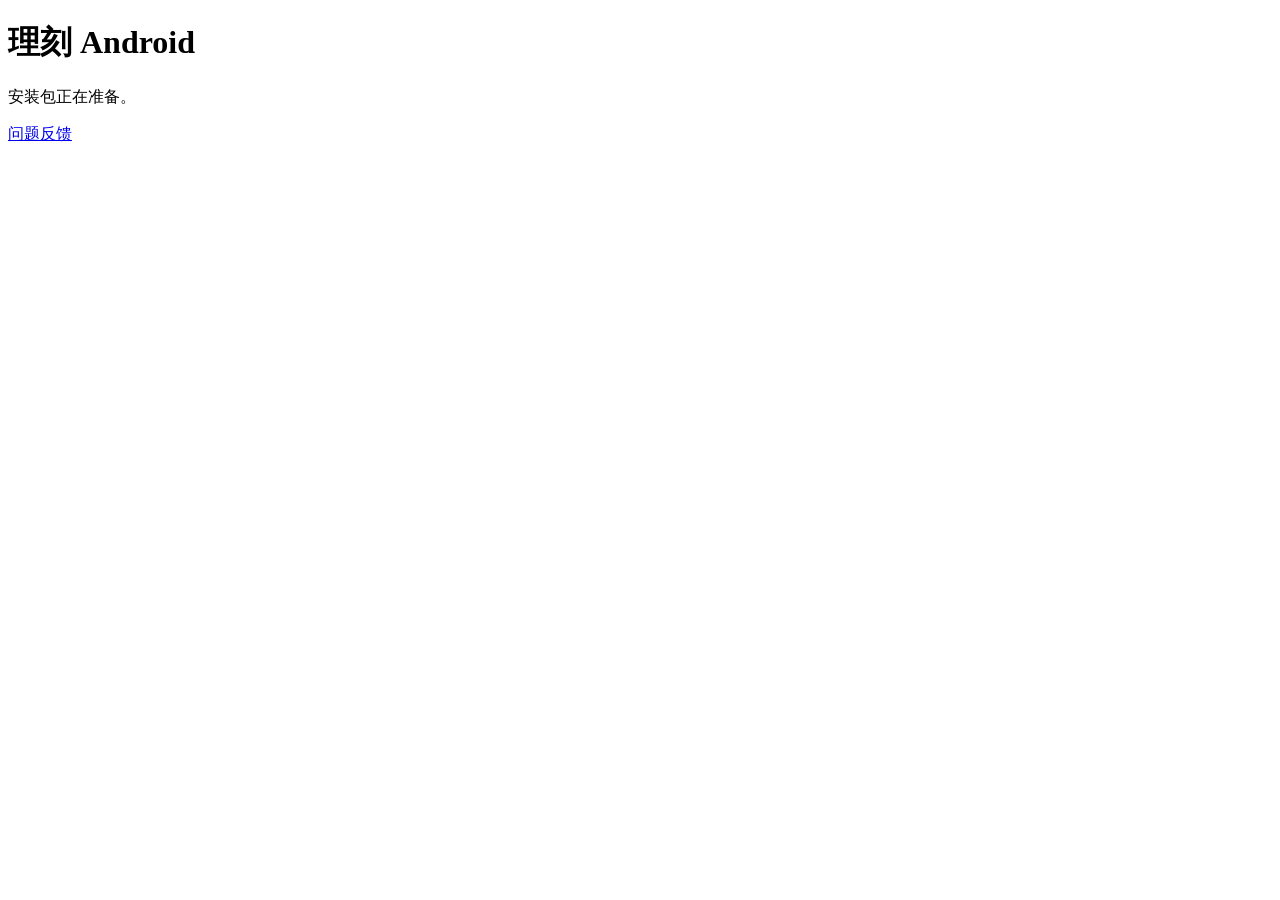
==== index.html @ d0d76191 "Initialize 理刻 distribution and feedback" ====
<!doctype html>
<html lang="zh-CN"><meta charset="utf-8"><meta name="viewport" content="width=device-width,initial-scale=1">
<title>理刻 Android</title>
<body><main><h1>理刻 Android</h1><p>安装包正在准备。</p><p><a href="https://github.com/Cao150702/like-downloads/issues/new/choose">问题反馈</a></p></main></body></html>
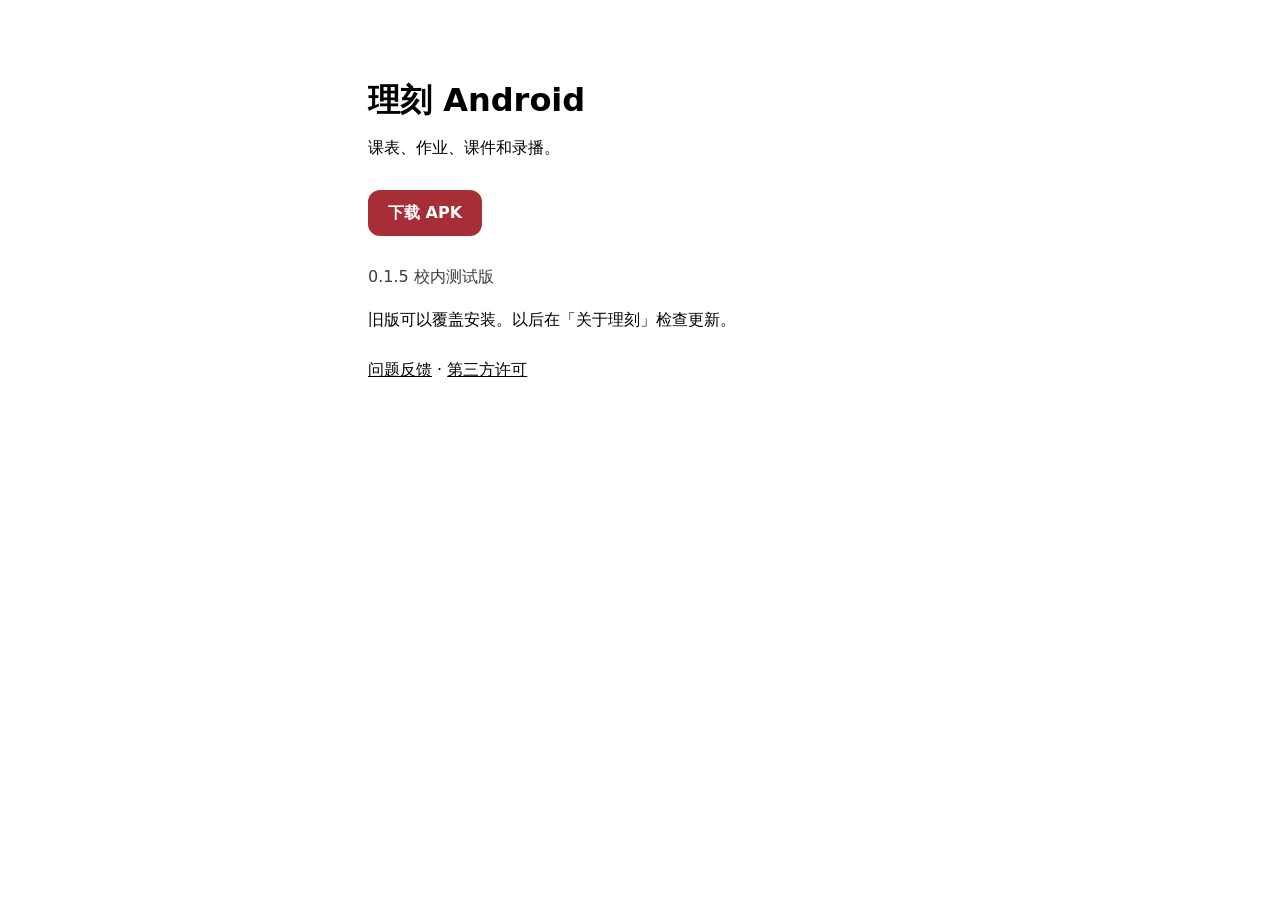
==== commit 286c5598: "Open the 理刻 Android download page" ====
--- a/index.html
+++ b/index.html
@@ -1,4 +1,32 @@
 <!doctype html>
-<html lang="zh-CN"><meta charset="utf-8"><meta name="viewport" content="width=device-width,initial-scale=1">
-<title>理刻 Android</title>
-<body><main><h1>理刻 Android</h1><p>安装包正在准备。</p><p><a href="https://github.com/Cao150702/like-downloads/issues/new/choose">问题反馈</a></p></main></body></html>
+<html lang="zh-CN">
+<head>
+  <meta charset="utf-8">
+  <meta name="viewport" content="width=device-width,initial-scale=1">
+  <title>下载理刻 Android</title>
+  <style>
+    :root { color-scheme: light dark; font-family: system-ui, sans-serif; }
+    body { margin: 0; line-height: 1.65; }
+    main { max-width: 34rem; margin: 9vh auto; padding: 0 24px; }
+    h1 { margin: 0 0 12px; font-size: 2rem; line-height: 1.2; }
+    .download { display: inline-block; margin: 12px 0; padding: 10px 20px; border-radius: 12px;
+      color: #fff; background: #a72d36; text-decoration: none; font-weight: 600; }
+    .details { opacity: .76; }
+    footer { margin-top: 24px; }
+    footer a { color: inherit; }
+  </style>
+</head>
+<body>
+  <main>
+    <h1>理刻 Android</h1>
+    <p>课表、作业、课件和录播。</p>
+    <a class="download" href="./android/like-android-6.apk" download>下载 APK</a>
+    <p class="details">0.1.5 校内测试版</p>
+    <p>旧版可以覆盖安装。以后在「关于理刻」检查更新。</p>
+    <footer>
+      <a href="https://github.com/Cao150702/like-downloads/issues/new/choose">问题反馈</a>
+      · <a href="./NextChat-LICENSE.txt">第三方许可</a>
+    </footer>
+  </main>
+</body>
+</html>
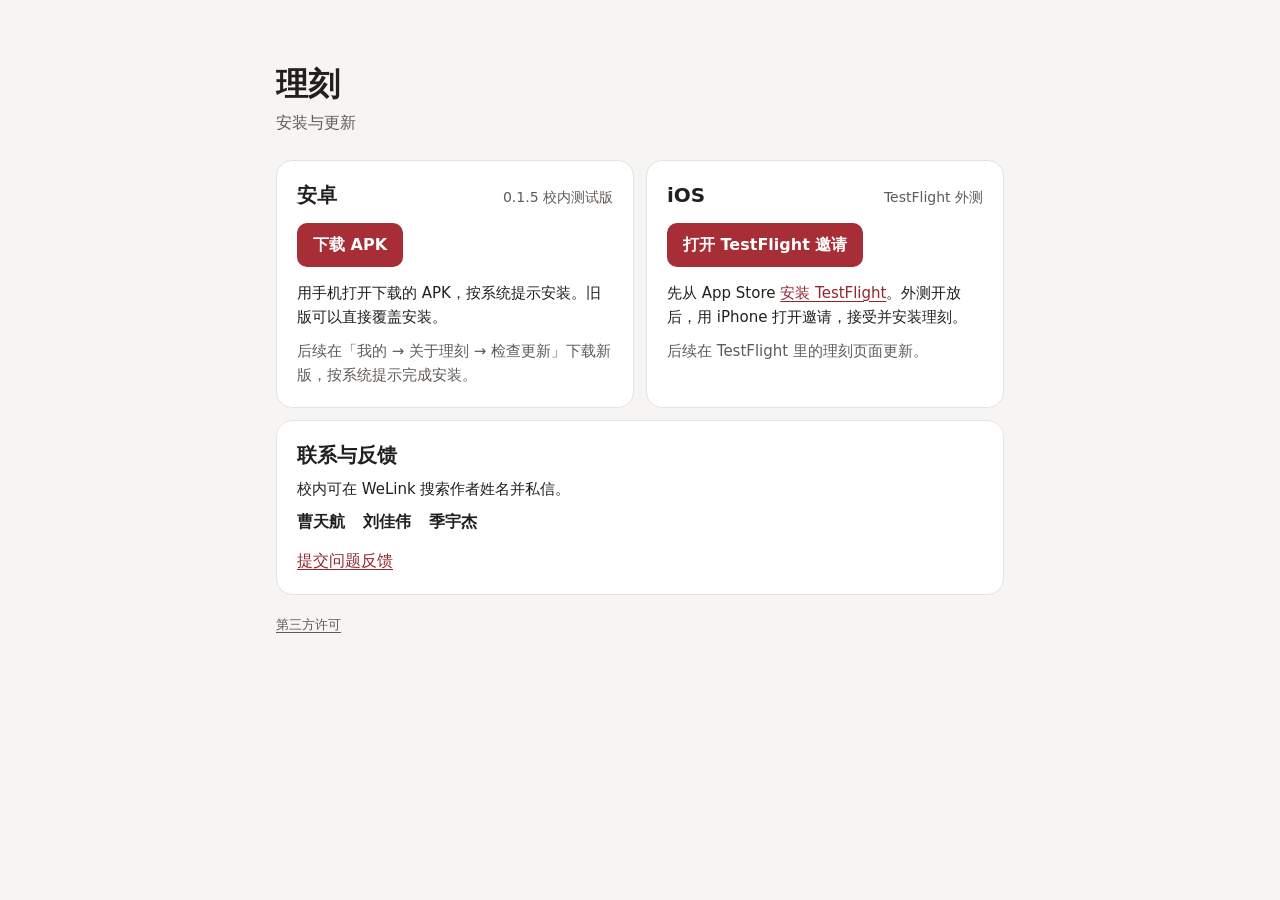
==== commit 451348b9: "Publish installation and feedback for iOS and Android" ====
--- a/index.html
+++ b/index.html
@@ -3,30 +3,129 @@
 <head>
   <meta charset="utf-8">
   <meta name="viewport" content="width=device-width,initial-scale=1">
-  <title>下载理刻 Android</title>
+  <meta name="description" content="理刻的 iOS 和安卓安装、更新与反馈入口">
+  <title>理刻 · 安装与更新</title>
   <style>
-    :root { color-scheme: light dark; font-family: system-ui, sans-serif; }
-    body { margin: 0; line-height: 1.65; }
-    main { max-width: 34rem; margin: 9vh auto; padding: 0 24px; }
-    h1 { margin: 0 0 12px; font-size: 2rem; line-height: 1.2; }
-    .download { display: inline-block; margin: 12px 0; padding: 10px 20px; border-radius: 12px;
-      color: #fff; background: #a72d36; text-decoration: none; font-weight: 600; }
-    .details { opacity: .76; }
-    footer { margin-top: 24px; }
+    :root {
+      color-scheme: light dark;
+      font-family: -apple-system, BlinkMacSystemFont, "PingFang SC", "Microsoft YaHei", system-ui, sans-serif;
+      --background: #f6f5f3;
+      --surface: #fff;
+      --ink: #22201f;
+      --muted: #605b57;
+      --line: #e6e2de;
+      --accent: #a72d36;
+      --link: #922630;
+      --button-ink: #fff;
+    }
+    @media (prefers-color-scheme: dark) {
+      :root {
+        --background: #151413;
+        --surface: #21201f;
+        --ink: #f4efec;
+        --muted: #c1b8b3;
+        --line: #393533;
+        --accent: #ec8c94;
+        --link: #f3a5ad;
+        --button-ink: #231719;
+      }
+    }
+    * { box-sizing: border-box; }
+    body { margin: 0; background: var(--background); color: var(--ink); line-height: 1.6; }
+    main { max-width: 48rem; margin: 0 auto; padding: clamp(32px, 8vw, 64px) 20px 32px; }
+    h1 { margin: 0; font-size: 2rem; line-height: 1.25; }
+    h2 { margin: 0; font-size: 1.25rem; line-height: 1.4; }
+    p { margin: 0; }
+    a { color: var(--link); text-underline-offset: .2em; }
+    a:focus-visible { outline: 2px solid var(--accent); outline-offset: 4px; }
+    header > p { margin-top: 6px; color: var(--muted); }
+    .platforms { display: grid; gap: 12px; margin-top: 24px; }
+    .panel { padding: 20px; border: 1px solid var(--line); border-radius: 16px; background: var(--surface); }
+    .platform-header { display: flex; align-items: baseline; flex-wrap: wrap; justify-content: space-between; gap: 4px 16px; }
+    .version { color: var(--muted); font-size: .875rem; }
+    .button {
+      display: inline-flex;
+      align-items: center;
+      min-height: 44px;
+      margin: 14px 0;
+      padding: 8px 16px;
+      border-radius: 10px;
+      background: var(--accent);
+      color: var(--button-ink);
+      font-weight: 600;
+      text-decoration: none;
+    }
+    .panel > p + p { margin-top: 10px; }
+    .panel > p { font-size: .9375rem; }
+    .update { color: var(--muted); }
+    .contact { margin-top: 12px; }
+    .contact > p { margin-top: 8px; }
+    .authors { display: flex; flex-wrap: wrap; gap: 6px 18px; margin: 8px 0 14px; padding: 0; list-style: none; }
+    .authors li { font-weight: 600; }
+    footer { margin-top: 20px; color: var(--muted); font-size: .8125rem; }
     footer a { color: inherit; }
+    @media (min-width: 42rem) {
+      .platforms { grid-template-columns: repeat(2, minmax(0, 1fr)); }
+    }
   </style>
 </head>
 <body>
   <main>
-    <h1>理刻 Android</h1>
-    <p>课表、作业、课件和录播。</p>
-    <a class="download" href="./android/like-android-6.apk" download>下载 APK</a>
-    <p class="details">0.1.5 校内测试版</p>
-    <p>旧版可以覆盖安装。以后在「关于理刻」检查更新。</p>
-    <footer>
-      <a href="https://github.com/Cao150702/like-downloads/issues/new/choose">问题反馈</a>
-      · <a href="./NextChat-LICENSE.txt">第三方许可</a>
-    </footer>
+    <header>
+      <h1>理刻</h1>
+      <p>安装与更新</p>
+    </header>
+
+    <section class="platforms" aria-label="手机安装">
+      <article class="panel" aria-labelledby="android-title">
+        <div class="platform-header">
+          <h2 id="android-title">安卓</h2>
+          <p id="android-version" class="version">0.1.5 校内测试版</p>
+        </div>
+        <a id="android-download" class="button" href="./android/like-android-6.apk" download>下载 APK</a>
+        <p>用手机打开下载的 APK，按系统提示安装。旧版可以直接覆盖安装。</p>
+        <p class="update">后续在「我的 → 关于理刻 → 检查更新」下载新版，按系统提示完成安装。</p>
+      </article>
+
+      <article class="panel" aria-labelledby="ios-title">
+        <div class="platform-header">
+          <h2 id="ios-title">iOS</h2>
+          <p class="version">TestFlight 外测</p>
+        </div>
+        <a class="button" href="https://testflight.apple.com/join/Ek6bg8ng">打开 TestFlight 邀请</a>
+        <p>先从 App Store <a href="https://apps.apple.com/cn/app/testflight/id899247664">安装 TestFlight</a>。外测开放后，用 iPhone 打开邀请，接受并安装理刻。</p>
+        <p class="update">后续在 TestFlight 里的理刻页面更新。</p>
+      </article>
+    </section>
+
+    <section class="panel contact" aria-labelledby="contact-title">
+      <h2 id="contact-title">联系与反馈</h2>
+      <p>校内可在 WeLink 搜索作者姓名并私信。</p>
+      <ul class="authors">
+        <li>曹天航</li>
+        <li>刘佳伟</li>
+        <li>季宇杰</li>
+      </ul>
+      <a href="https://github.com/Cao150702/like-downloads/issues/new/choose">提交问题反馈</a>
+    </section>
+
+    <footer><a href="./NextChat-LICENSE.txt">第三方许可</a></footer>
   </main>
+  <script>
+    async function updateAndroidDownload() {
+      const response = await fetch("./android/latest.json", { cache: "no-cache" });
+      if (!response.ok) return;
+      const release = await response.json();
+      if (release.schema !== 1 || release.package !== "cn.codejoy.campuslife.pilot"
+          || !Number.isInteger(release.versionCode) || release.versionCode < 6 || release.versionCode > 2100000000
+          || release.apk !== `like-android-${release.versionCode}.apk`
+          || typeof release.versionName !== "string" || !/^[A-Za-z0-9][A-Za-z0-9._+-]{0,63}$/.test(release.versionName)) {
+        return;
+      }
+      document.getElementById("android-download").setAttribute("href", `./android/${release.apk}`);
+      document.getElementById("android-version").textContent = `${release.versionName.replace(/-pilot$/, "")} 校内测试版`;
+    }
+    updateAndroidDownload().catch(() => {});
+  </script>
 </body>
 </html>
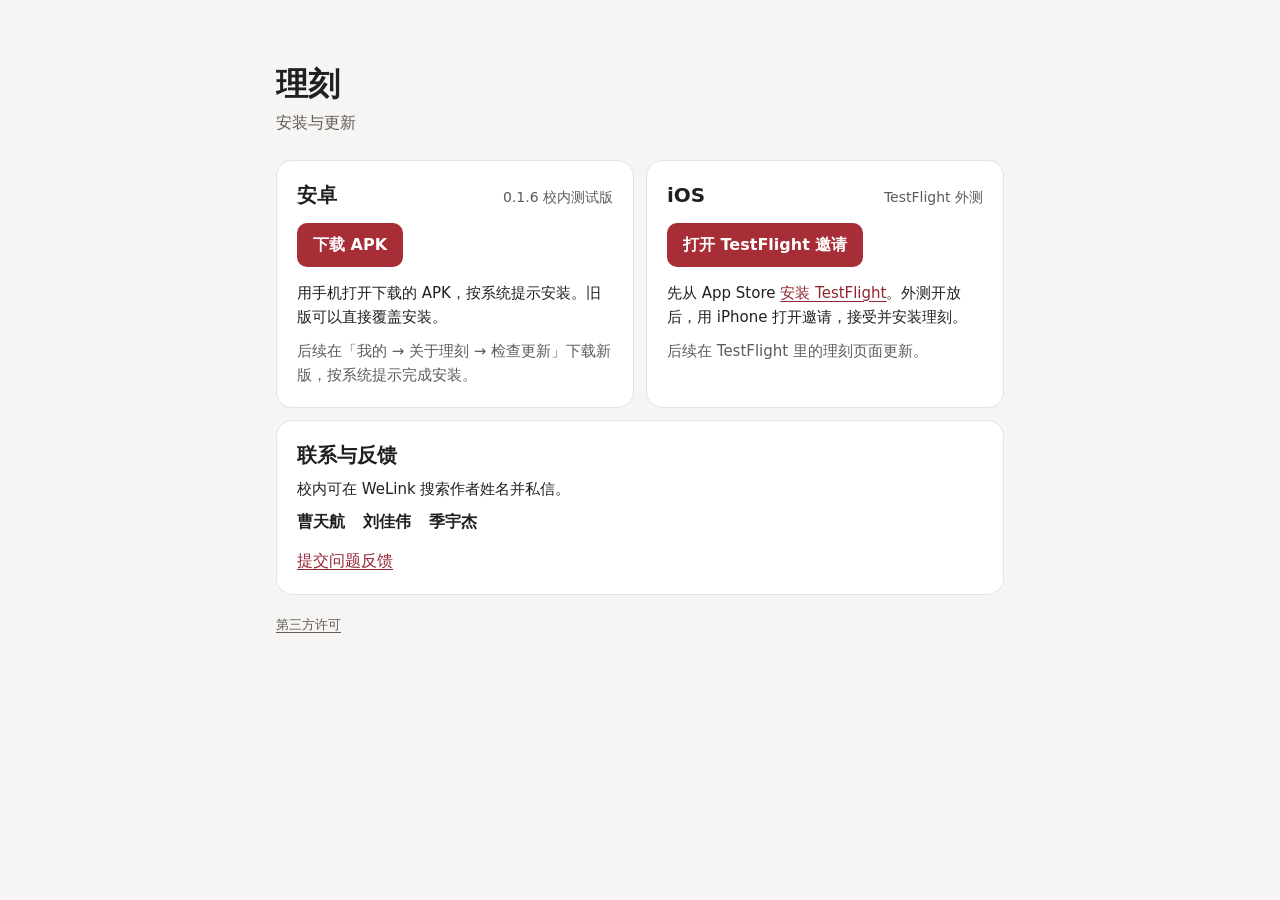
==== commit 9bdee0ac: "发布理刻 Android 0.1.6 校内测试更新" ====
--- a/index.html
+++ b/index.html
@@ -80,9 +80,9 @@
       <article class="panel" aria-labelledby="android-title">
         <div class="platform-header">
           <h2 id="android-title">安卓</h2>
-          <p id="android-version" class="version">0.1.5 校内测试版</p>
+          <p id="android-version" class="version">0.1.6 校内测试版</p>
         </div>
-        <a id="android-download" class="button" href="./android/like-android-6.apk" download>下载 APK</a>
+        <a id="android-download" class="button" href="./android/like-android-7.apk" download>下载 APK</a>
         <p>用手机打开下载的 APK，按系统提示安装。旧版可以直接覆盖安装。</p>
         <p class="update">后续在「我的 → 关于理刻 → 检查更新」下载新版，按系统提示完成安装。</p>
       </article>
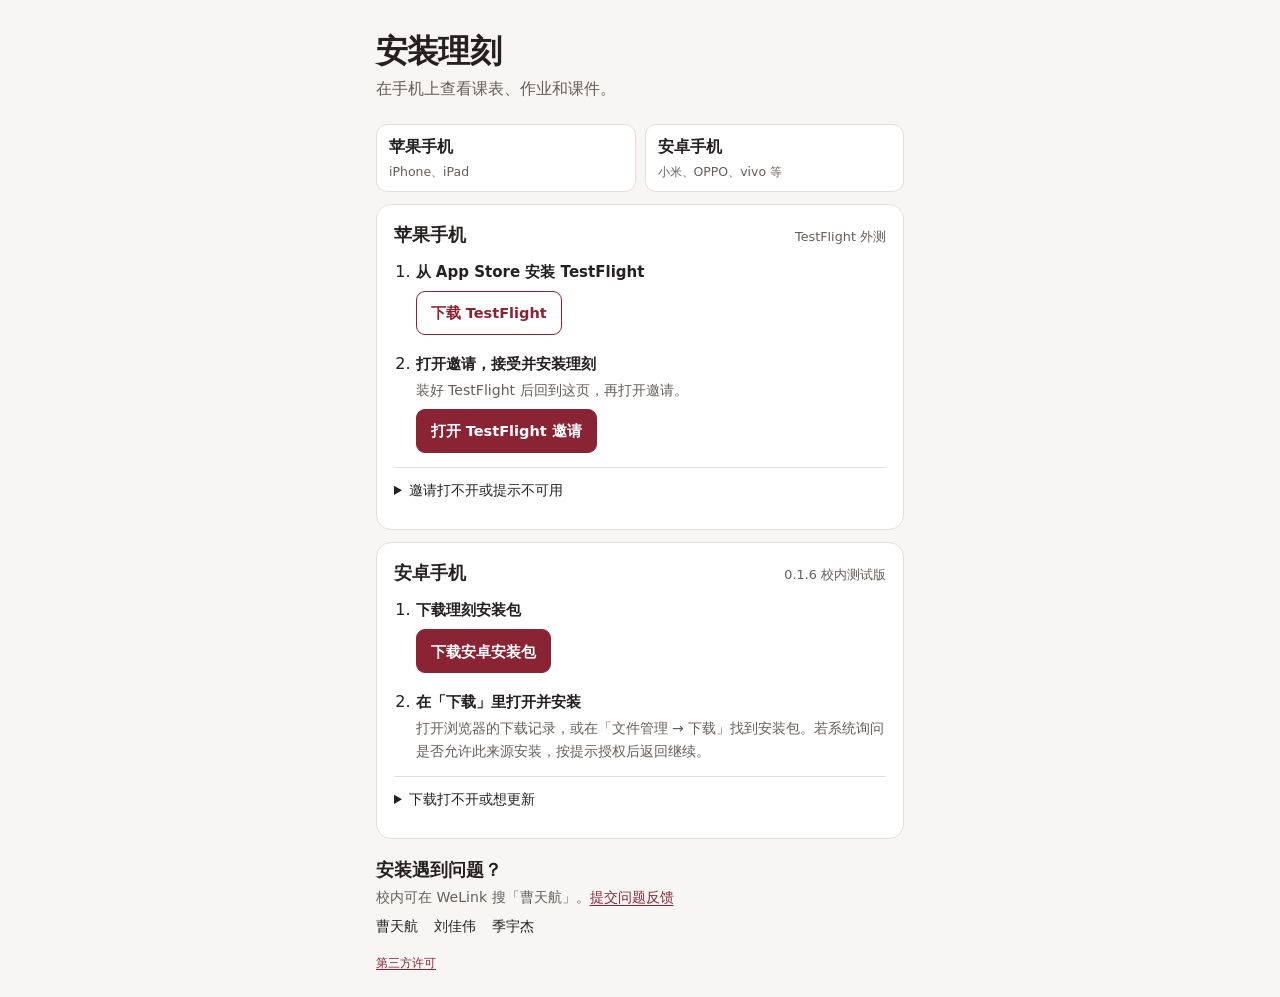
==== commit f0d1ae61: "改进手机安装指引和微信内打开流程" ====
--- a/index.html
+++ b/index.html
@@ -3,115 +3,234 @@
 <head>
   <meta charset="utf-8">
   <meta name="viewport" content="width=device-width,initial-scale=1">
-  <meta name="description" content="理刻的 iOS 和安卓安装、更新与反馈入口">
-  <title>理刻 · 安装与更新</title>
+  <meta name="description" content="理刻的苹果手机和安卓手机安装指引">
+  <title>安装理刻</title>
   <style>
     :root {
       color-scheme: light dark;
       font-family: -apple-system, BlinkMacSystemFont, "PingFang SC", "Microsoft YaHei", system-ui, sans-serif;
-      --background: #f6f5f3;
+      --background: #f7f6f4;
       --surface: #fff;
-      --ink: #22201f;
-      --muted: #605b57;
-      --line: #e6e2de;
-      --accent: #a72d36;
-      --link: #922630;
+      --ink: #242120;
+      --muted: #645e59;
+      --line: #e4dfda;
+      --accent: #8a2435;
+      --soft: #faeeef;
       --button-ink: #fff;
     }
     @media (prefers-color-scheme: dark) {
       :root {
-        --background: #151413;
-        --surface: #21201f;
-        --ink: #f4efec;
-        --muted: #c1b8b3;
-        --line: #393533;
-        --accent: #ec8c94;
-        --link: #f3a5ad;
-        --button-ink: #231719;
+        --background: #171514;
+        --surface: #211f1e;
+        --ink: #f6efeb;
+        --muted: #c8bdb7;
+        --line: #403b38;
+        --accent: #f0a5ae;
+        --soft: #382329;
+        --button-ink: #28191b;
       }
     }
-    * { box-sizing: border-box; }
+    *, *::before, *::after { box-sizing: border-box; }
+    [hidden] { display: none !important; }
     body { margin: 0; background: var(--background); color: var(--ink); line-height: 1.6; }
-    main { max-width: 48rem; margin: 0 auto; padding: clamp(32px, 8vw, 64px) 20px 32px; }
-    h1 { margin: 0; font-size: 2rem; line-height: 1.25; }
-    h2 { margin: 0; font-size: 1.25rem; line-height: 1.4; }
-    p { margin: 0; }
-    a { color: var(--link); text-underline-offset: .2em; }
-    a:focus-visible { outline: 2px solid var(--accent); outline-offset: 4px; }
-    header > p { margin-top: 6px; color: var(--muted); }
-    .platforms { display: grid; gap: 12px; margin-top: 24px; }
-    .panel { padding: 20px; border: 1px solid var(--line); border-radius: 16px; background: var(--surface); }
-    .platform-header { display: flex; align-items: baseline; flex-wrap: wrap; justify-content: space-between; gap: 4px 16px; }
-    .version { color: var(--muted); font-size: .875rem; }
+    main { width: min(100%, 35rem); margin: 0 auto; padding: 32px 16px max(24px, env(safe-area-inset-bottom)); }
+    h1, h2, p { margin: 0; }
+    h1 { font-size: 2rem; line-height: 1.2; letter-spacing: -.025em; }
+    h2 { font-size: 1.12rem; line-height: 1.4; }
+    a { color: var(--accent); text-underline-offset: .2em; }
+    :is(a, button, summary, input):focus-visible { outline: 2px solid var(--accent); outline-offset: 3px; }
+    header p { margin-top: 6px; color: var(--muted); }
+    .phones { display: grid; grid-template-columns: repeat(2, minmax(0, 1fr)); gap: 9px; margin: 22px 0 12px; }
+    .phone {
+      display: grid;
+      gap: 2px;
+      align-content: center;
+      min-height: 67px;
+      padding: 9px 12px;
+      border: 1px solid var(--line);
+      border-radius: 11px;
+      background: var(--surface);
+      color: var(--ink);
+      text-decoration: none;
+    }
+    .phone[aria-current="true"] { background: var(--soft); border-color: var(--accent); }
+    .phone small { color: var(--muted); font-size: .78rem; }
+    .panel { margin-bottom: 12px; padding: 17px; border: 1px solid var(--line); border-radius: 15px; background: var(--surface); }
+    .handoff { background: var(--soft); border-color: var(--accent); }
+    .handoff p { margin-top: 7px; color: var(--muted); font-size: .87rem; }
+    .handoff ol { margin: 9px 0 12px; padding-left: 1.35em; }
+    .handoff li + li { margin-top: 2px; }
+    .panel-header { display: flex; align-items: baseline; justify-content: space-between; flex-wrap: wrap; gap: 4px 12px; }
+    .version { color: var(--muted); font-size: .8rem; }
+    .steps { margin: 12px 0 0; padding-left: 1.35em; }
+    .steps li + li { margin-top: 16px; }
+    .steps strong { display: block; font-size: .94rem; }
+    .steps p { margin: 3px 0 0; color: var(--muted); font-size: .88rem; }
     .button {
       display: inline-flex;
       align-items: center;
+      justify-content: center;
       min-height: 44px;
-      margin: 14px 0;
-      padding: 8px 16px;
-      border-radius: 10px;
+      padding: 7px 14px;
+      border: 1px solid var(--accent);
+      border-radius: 9px;
       background: var(--accent);
       color: var(--button-ink);
-      font-weight: 600;
+      font: inherit;
+      font-size: .91rem;
+      font-weight: 650;
       text-decoration: none;
-    }
-    .panel > p + p { margin-top: 10px; }
-    .panel > p { font-size: .9375rem; }
-    .update { color: var(--muted); }
-    .contact { margin-top: 12px; }
-    .contact > p { margin-top: 8px; }
-    .authors { display: flex; flex-wrap: wrap; gap: 6px 18px; margin: 8px 0 14px; padding: 0; list-style: none; }
-    .authors li { font-weight: 600; }
-    footer { margin-top: 20px; color: var(--muted); font-size: .8125rem; }
-    footer a { color: inherit; }
-    @media (min-width: 42rem) {
-      .platforms { grid-template-columns: repeat(2, minmax(0, 1fr)); }
-    }
+      cursor: pointer;
+    }
+    .button.secondary { background: var(--surface); color: var(--accent); }
+    .steps .button { margin-top: 7px; }
+    .copy-url { width: 100%; min-height: 44px; margin-top: 8px; padding: 8px; border: 1px solid var(--line); border-radius: 8px; background: var(--surface); color: var(--ink); font: inherit; }
+    .copy-result:not(:empty) { margin-top: 7px; color: var(--ink); }
+    details { border-top: 1px solid var(--line); margin-top: 14px; }
+    summary { min-height: 44px; padding-top: 11px; cursor: pointer; font-size: .88rem; font-weight: 550; }
+    details p { font-size: .86rem; color: var(--muted); }
+    .contact { margin-top: 18px; color: var(--muted); font-size: .88rem; }
+    .contact h2 { margin-bottom: 4px; color: var(--ink); }
+    .authors { display: flex; flex-wrap: wrap; gap: 4px 16px; margin: 6px 0; padding: 0; list-style: none; color: var(--ink); }
+    footer { margin-top: 16px; font-size: .78rem; }
   </style>
 </head>
 <body>
   <main>
     <header>
-      <h1>理刻</h1>
-      <p>安装与更新</p>
+      <h1>安装理刻</h1>
+      <p>在手机上查看课表、作业和课件。</p>
     </header>
 
-    <section class="platforms" aria-label="手机安装">
-      <article class="panel" aria-labelledby="android-title">
-        <div class="platform-header">
-          <h2 id="android-title">安卓</h2>
-          <p id="android-version" class="version">0.1.6 校内测试版</p>
-        </div>
-        <a id="android-download" class="button" href="./android/like-android-7.apk" download>下载 APK</a>
-        <p>用手机打开下载的 APK，按系统提示安装。旧版可以直接覆盖安装。</p>
-        <p class="update">后续在「我的 → 关于理刻 → 检查更新」下载新版，按系统提示完成安装。</p>
-      </article>
-
-      <article class="panel" aria-labelledby="ios-title">
-        <div class="platform-header">
-          <h2 id="ios-title">iOS</h2>
-          <p class="version">TestFlight 外测</p>
-        </div>
-        <a class="button" href="https://testflight.apple.com/join/Ek6bg8ng">打开 TestFlight 邀请</a>
-        <p>先从 App Store <a href="https://apps.apple.com/cn/app/testflight/id899247664">安装 TestFlight</a>。外测开放后，用 iPhone 打开邀请，接受并安装理刻。</p>
-        <p class="update">后续在 TestFlight 里的理刻页面更新。</p>
-      </article>
+    <nav class="phones" aria-label="选择手机类型">
+      <a class="phone" href="#iphone" data-phone="ios"><strong>苹果手机</strong><small>iPhone、iPad</small></a>
+      <a class="phone" href="#android" data-phone="android"><strong>安卓手机</strong><small>小米、OPPO、vivo 等</small></a>
+    </nav>
+
+    <section id="wechat-guide" class="panel handoff" aria-labelledby="wechat-title" hidden>
+      <h2 id="wechat-title">先在浏览器中打开</h2>
+      <ol>
+        <li>点微信右上角的「···」。</li>
+        <li>选「在浏览器打开」或「在 Safari 中打开」。</li>
+      </ol>
+      <button class="button" id="copy-link" type="button">复制安装页链接</button>
+      <p>菜单里找不到时，复制链接，在 Safari 或手机浏览器的地址栏粘贴。</p>
+      <p id="copy-result" class="copy-result" role="status"></p>
+      <input id="copy-url" class="copy-url" aria-label="安装页链接" type="url" readonly hidden>
     </section>
 
-    <section class="panel contact" aria-labelledby="contact-title">
-      <h2 id="contact-title">联系与反馈</h2>
-      <p>校内可在 WeLink 搜索作者姓名并私信。</p>
-      <ul class="authors">
+    <article id="iphone" class="panel" aria-labelledby="ios-title">
+      <div class="panel-header">
+        <h2 id="ios-title">苹果手机</h2>
+        <span class="version">TestFlight 外测</span>
+      </div>
+      <ol class="steps">
+        <li>
+          <strong>从 App Store 安装 TestFlight</strong>
+          <a class="button secondary" href="https://apps.apple.com/cn/app/testflight/id899247664">下载 TestFlight</a>
+        </li>
+        <li>
+          <strong>打开邀请，接受并安装理刻</strong>
+          <p>装好 TestFlight 后回到这页，再打开邀请。</p>
+          <a class="button" href="https://testflight.apple.com/join/Ek6bg8ng">打开 TestFlight 邀请</a>
+        </li>
+      </ol>
+      <details>
+        <summary>邀请打不开或提示不可用</summary>
+        <p>确认 TestFlight 已安装。若从微信打开，点右上角「···」，选择在浏览器打开本页，再点邀请。若 TestFlight 提示测试已满或不可用，请在页底反馈。</p>
+      </details>
+    </article>
+
+    <article id="android" class="panel" aria-labelledby="android-title">
+      <div class="panel-header">
+        <h2 id="android-title">安卓手机</h2>
+        <span id="android-version" class="version">0.1.6 校内测试版</span>
+      </div>
+      <ol class="steps">
+        <li>
+          <strong>下载理刻安装包</strong>
+          <a id="android-download" class="button" href="./android/like-android-7.apk" download>下载安卓安装包</a>
+        </li>
+        <li>
+          <strong>在「下载」里打开并安装</strong>
+          <p>打开浏览器的下载记录，或在「文件管理 → 下载」找到安装包。若系统询问是否允许此来源安装，按提示授权后返回继续。</p>
+        </li>
+      </ol>
+      <details>
+        <summary>下载打不开或想更新</summary>
+        <p>从微信打开时，先用右上角「···」切到浏览器。已装理刻可从「我的 → 关于理刻 → 检查更新」安装新版。</p>
+      </details>
+    </article>
+
+    <section class="contact" aria-labelledby="contact-title">
+      <h2 id="contact-title">安装遇到问题？</h2>
+      <p>校内可在 WeLink 搜「曹天航」。<a href="https://github.com/Cao150702/like-downloads/issues/new/choose">提交问题反馈</a></p>
+      <ul class="authors" aria-label="开发团队">
         <li>曹天航</li>
         <li>刘佳伟</li>
         <li>季宇杰</li>
       </ul>
-      <a href="https://github.com/Cao150702/like-downloads/issues/new/choose">提交问题反馈</a>
     </section>
-
     <footer><a href="./NextChat-LICENSE.txt">第三方许可</a></footer>
   </main>
   <script>
+    const userAgent = navigator.userAgent;
+    const inWechat = /MicroMessenger/i.test(userAgent);
+    const appleMobile = /iPhone|iPad|iPod/i.test(userAgent)
+      || (/Macintosh/i.test(userAgent) && navigator.maxTouchPoints > 1);
+    const choices = [...document.querySelectorAll("[data-phone]")];
+    const panels = { ios: document.getElementById("iphone"), android: document.getElementById("android") };
+    const requested = new URLSearchParams(location.search).get("platform");
+    const anchor = { "#iphone": "ios", "#android": "android" }[location.hash];
+    const device = appleMobile ? "ios" : /Android/i.test(userAgent) ? "android" : null;
+    let selected = requested === "ios" || requested === "android" ? requested : anchor || device;
+
+    function showPhone(kind) {
+      selected = kind;
+      panels.ios.hidden = kind === "android";
+      panels.android.hidden = kind === "ios";
+      for (const choice of choices) {
+        if (choice.dataset.phone === kind) choice.setAttribute("aria-current", "true");
+        else choice.removeAttribute("aria-current");
+      }
+    }
+
+    function installationLink() {
+      const url = new URL(location.pathname, location.origin);
+      if (selected) url.searchParams.set("platform", selected);
+      return url.href;
+    }
+
+    showPhone(selected);
+    for (const choice of choices) {
+      choice.addEventListener("click", (event) => {
+        if (event.metaKey || event.ctrlKey || event.shiftKey || event.altKey) return;
+        event.preventDefault();
+        showPhone(choice.dataset.phone);
+        history.replaceState(null, "", installationLink());
+        const input = document.getElementById("copy-url");
+        if (!input.hidden) input.value = installationLink();
+      });
+    }
+
+    document.getElementById("wechat-guide").hidden = !inWechat;
+    document.getElementById("copy-link").addEventListener("click", async () => {
+      const url = installationLink();
+      const input = document.getElementById("copy-url");
+      const result = document.getElementById("copy-result");
+      try {
+        await navigator.clipboard.writeText(url);
+        input.hidden = true;
+        result.textContent = "已复制安装页链接";
+      } catch {
+        input.value = url;
+        input.hidden = false;
+        input.focus();
+        input.select();
+        result.textContent = "长按下面的链接复制";
+      }
+    });
+
     async function updateAndroidDownload() {
       const response = await fetch("./android/latest.json", { cache: "no-cache" });
       if (!response.ok) return;
@@ -119,12 +238,11 @@
       if (release.schema !== 1 || release.package !== "cn.codejoy.campuslife.pilot"
           || !Number.isInteger(release.versionCode) || release.versionCode < 6 || release.versionCode > 2100000000
           || release.apk !== `like-android-${release.versionCode}.apk`
-          || typeof release.versionName !== "string" || !/^[A-Za-z0-9][A-Za-z0-9._+-]{0,63}$/.test(release.versionName)) {
-        return;
-      }
+          || typeof release.versionName !== "string" || !/^[A-Za-z0-9][A-Za-z0-9._+-]{0,63}$/.test(release.versionName)) return;
       document.getElementById("android-download").setAttribute("href", `./android/${release.apk}`);
       document.getElementById("android-version").textContent = `${release.versionName.replace(/-pilot$/, "")} 校内测试版`;
     }
+
     updateAndroidDownload().catch(() => {});
   </script>
 </body>
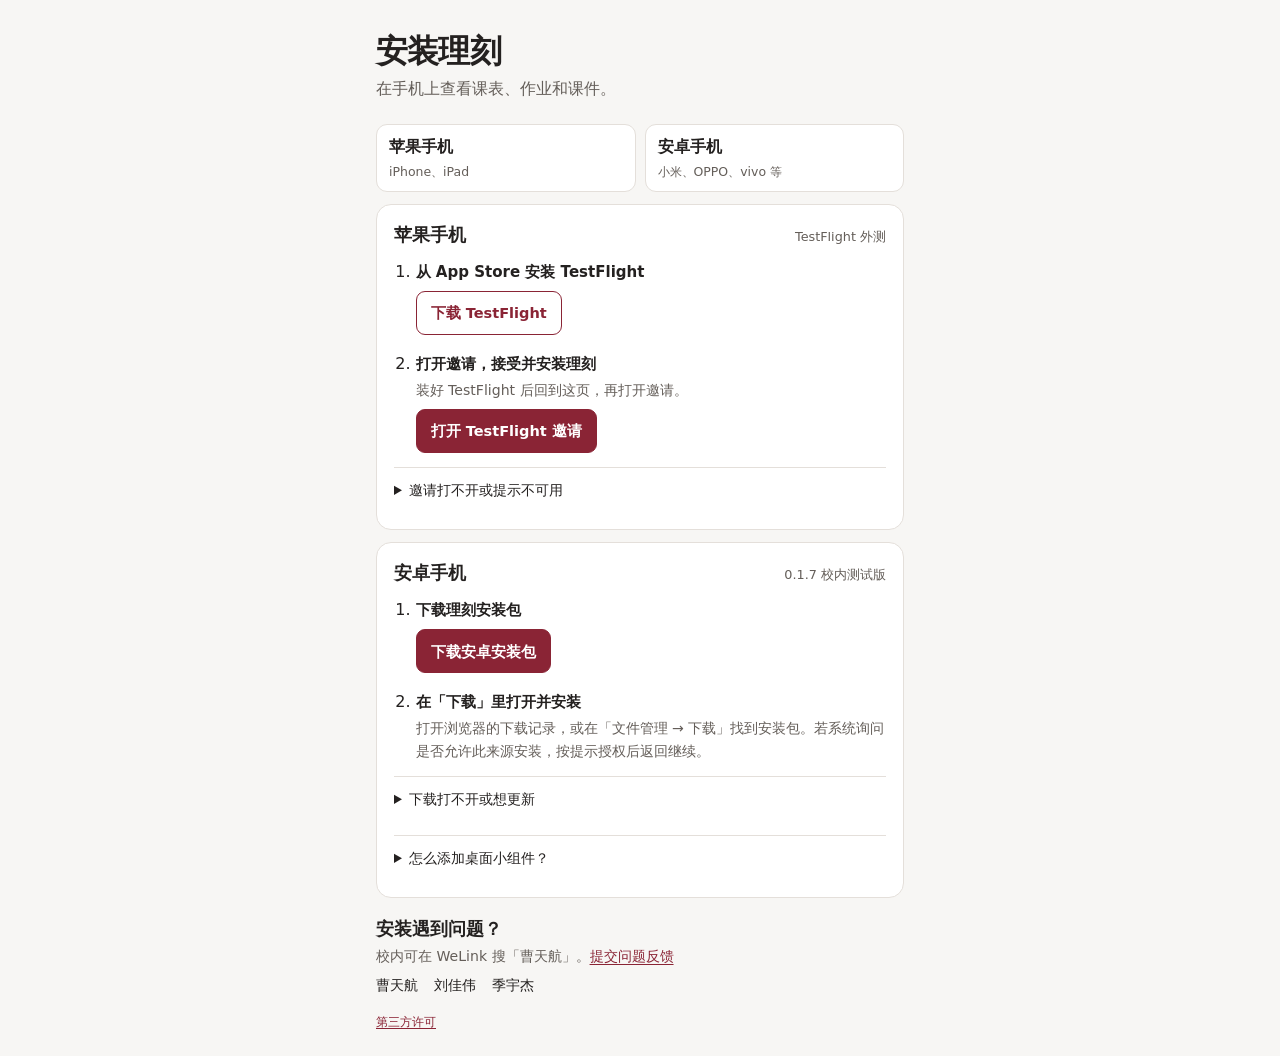
==== commit 2d7bf4ad: "发布理刻 Android 0.1.7 小组件和公告" ====
--- a/index.html
+++ b/index.html
@@ -144,12 +144,12 @@
     <article id="android" class="panel" aria-labelledby="android-title">
       <div class="panel-header">
         <h2 id="android-title">安卓手机</h2>
-        <span id="android-version" class="version">0.1.6 校内测试版</span>
+        <span id="android-version" class="version">0.1.7 校内测试版</span>
       </div>
       <ol class="steps">
         <li>
           <strong>下载理刻安装包</strong>
-          <a id="android-download" class="button" href="./android/like-android-7.apk" download>下载安卓安装包</a>
+          <a id="android-download" class="button" href="./android/like-android-8.apk" download>下载安卓安装包</a>
         </li>
         <li>
           <strong>在「下载」里打开并安装</strong>
@@ -159,6 +159,10 @@
       <details>
         <summary>下载打不开或想更新</summary>
         <p>从微信打开时，先用右上角「···」切到浏览器。已装理刻可从「我的 → 关于理刻 → 检查更新」安装新版。</p>
+      </details>
+      <details>
+        <summary>怎么添加桌面小组件？</summary>
+        <p>在桌面空白处长按或双指捏合，打开「小组件」或「插件」，选择「理刻」。</p>
       </details>
     </article>
 
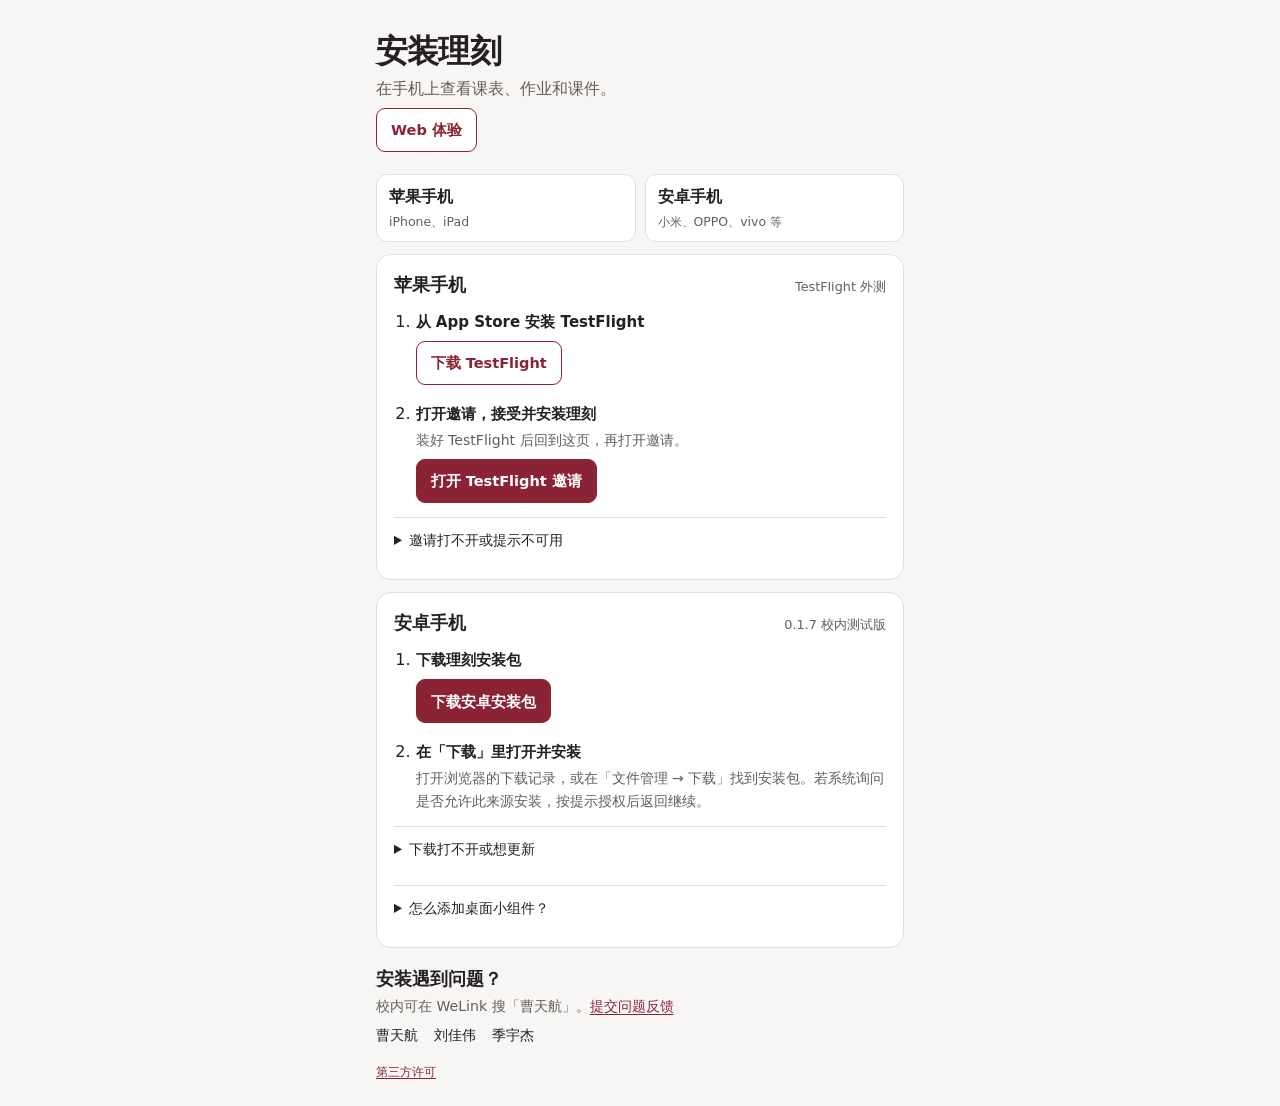
==== commit 99069d90: "发布理刻 Web 体验并添加下载站入口" ====
--- a/index.html
+++ b/index.html
@@ -3,7 +3,7 @@
 <head>
   <meta charset="utf-8">
   <meta name="viewport" content="width=device-width,initial-scale=1">
-  <meta name="description" content="理刻的苹果手机和安卓手机安装指引">
+  <meta name="description" content="理刻 Web 体验和手机安装指引">
   <title>安装理刻</title>
   <style>
     :root {
@@ -100,6 +100,7 @@
     <header>
       <h1>安装理刻</h1>
       <p>在手机上查看课表、作业和课件。</p>
+      <p><a class="button secondary" href="./web/">Web 体验</a></p>
     </header>
 
     <nav class="phones" aria-label="选择手机类型">
